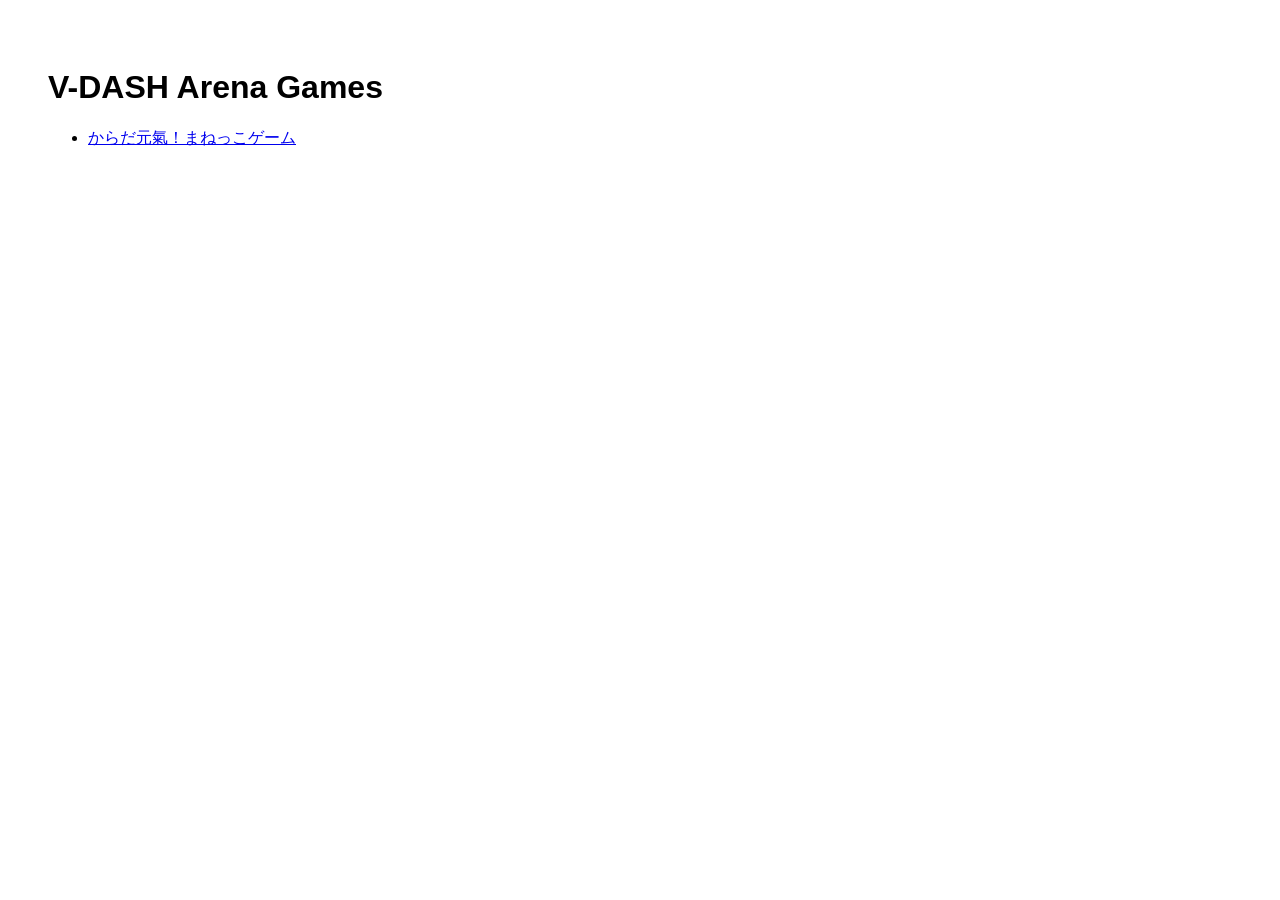
==== index.html @ 37b08a33 "feat: からだ元氣まねっこゲーム（V-DASHアリーナ用・静的ホスティング） Co-Authored-By: Claude Opus 4.8 (1M context) <noreply@anthr" ====
<!doctype html><meta charset="utf-8"><title>V-DASH Arena Games</title>
<body style="font-family:sans-serif;padding:40px"><h1>V-DASH Arena Games</h1>
<ul><li><a href="./karada-genki/">からだ元氣！まねっこゲーム</a></li></ul></body>
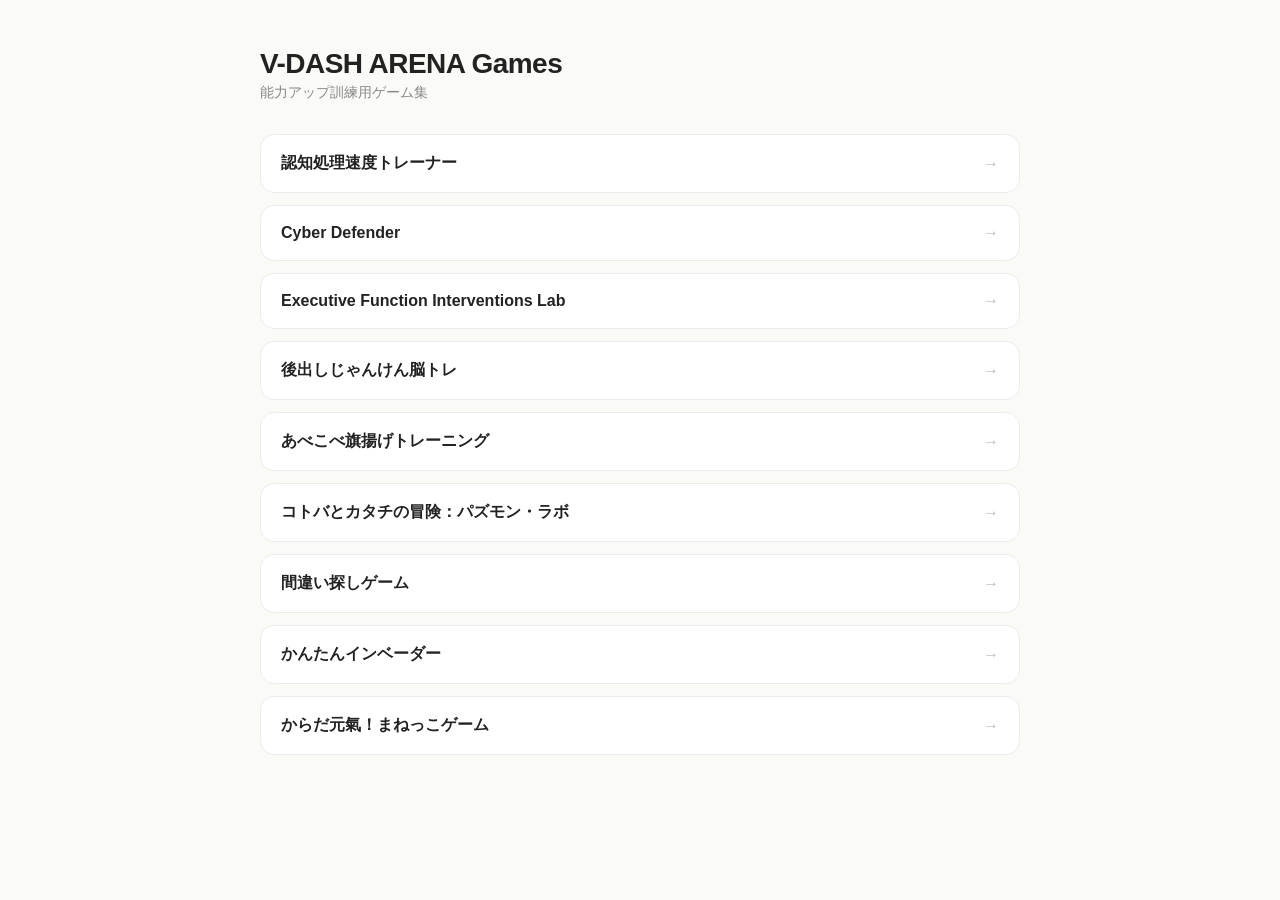
==== commit d61fc505: "feat: アリーナ用ゲーム8本を追加＋トップページ一覧化（全9本・静的）" ====
--- a/index.html
+++ b/index.html
@@ -1,3 +1,127 @@
-<!doctype html><meta charset="utf-8"><title>V-DASH Arena Games</title>
-<body style="font-family:sans-serif;padding:40px"><h1>V-DASH Arena Games</h1>
-<ul><li><a href="./karada-genki/">からだ元氣！まねっこゲーム</a></li></ul></body>
+<!doctype html>
+<html lang="ja">
+  <head>
+    <meta charset="utf-8" />
+    <meta name="viewport" content="width=device-width, initial-scale=1.0" />
+    <title>V-DASH ARENA Games</title>
+    <link
+      rel="icon"
+      href="data:image/svg+xml,<svg xmlns='http://www.w3.org/2000/svg' viewBox='0 0 100 100'><text y='.9em' font-size='90'>🌟</text></svg>"
+    />
+    <style>
+      body {
+        font-family: -apple-system, "Hiragino Kaku Gothic ProN", sans-serif;
+        background: #fafaf7;
+        color: #222;
+        margin: 0;
+        padding: 48px 20px;
+      }
+      .wrap {
+        max-width: 760px;
+        margin: 0 auto;
+      }
+      h1 {
+        font-size: 28px;
+        letter-spacing: -0.02em;
+        margin: 0 0 4px;
+      }
+      p.sub {
+        color: #888;
+        margin: 0 0 32px;
+        font-size: 14px;
+      }
+      ul {
+        list-style: none;
+        padding: 0;
+        margin: 0;
+        display: grid;
+        gap: 12px;
+      }
+      a.card {
+        display: flex;
+        justify-content: space-between;
+        align-items: center;
+        padding: 18px 20px;
+        background: #fff;
+        border: 1px solid #ececec;
+        border-radius: 14px;
+        text-decoration: none;
+        color: #222;
+        transition: all 0.25s cubic-bezier(0.16, 1, 0.3, 1);
+      }
+      a.card:hover {
+        border-color: #ddd;
+        transform: translateY(-2px);
+        box-shadow: 0 6px 20px rgba(0, 0, 0, 0.06);
+      }
+      .name {
+        font-weight: 600;
+      }
+      .arrow {
+        color: #bbb;
+      }
+    </style>
+  </head>
+  <body>
+    <div class="wrap">
+      <h1>V-DASH ARENA Games</h1>
+      <p class="sub">能力アップ訓練用ゲーム集</p>
+      <ul>
+        <li>
+          <a class="card" href="./processing-speed/"
+            ><span class="name">認知処理速度トレーナー</span
+            ><span class="arrow">→</span></a
+          >
+        </li>
+        <li>
+          <a class="card" href="./cyber-defender/"
+            ><span class="name">Cyber Defender</span
+            ><span class="arrow">→</span></a
+          >
+        </li>
+        <li>
+          <a class="card" href="./executive-function-lab/"
+            ><span class="name">Executive Function Interventions Lab</span
+            ><span class="arrow">→</span></a
+          >
+        </li>
+        <li>
+          <a class="card" href="./atodashi-janken/"
+            ><span class="name">後出しじゃんけん脳トレ</span
+            ><span class="arrow">→</span></a
+          >
+        </li>
+        <li>
+          <a class="card" href="./abekobe-flag/"
+            ><span class="name">あべこべ旗揚げトレーニング</span
+            ><span class="arrow">→</span></a
+          >
+        </li>
+        <li>
+          <a class="card" href="./puzmon-lab/"
+            ><span class="name">コトバとカタチの冒険：パズモン・ラボ</span
+            ><span class="arrow">→</span></a
+          >
+        </li>
+        <li>
+          <a class="card" href="./spot-difference/"
+            ><span class="name">間違い探しゲーム</span
+            ><span class="arrow">→</span></a
+          >
+        </li>
+        <li>
+          <a class="card" href="./kantan-invader/"
+            ><span class="name">かんたんインベーダー</span
+            ><span class="arrow">→</span></a
+          >
+        </li>
+        <li>
+          <a class="card" href="./karada-genki/"
+            ><span class="name">からだ元氣！まねっこゲーム</span
+            ><span class="arrow">→</span></a
+          >
+        </li>
+      </ul>
+    </div>
+  </body>
+</html>
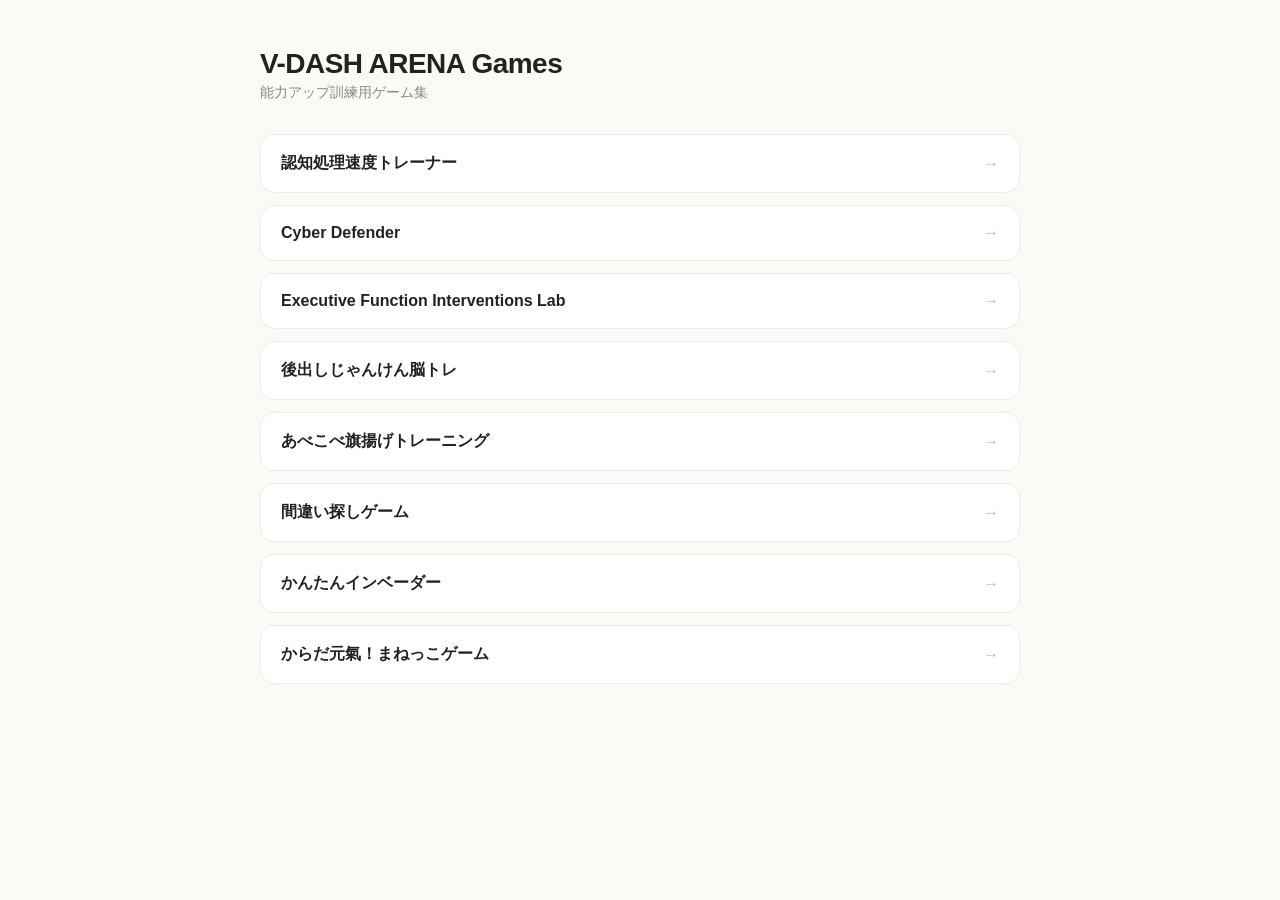
==== commit e3717792: "chore: パズモン・ラボを除外（ゲームデザイナー対象外）" ====
--- a/index.html
+++ b/index.html
@@ -98,12 +98,6 @@
           >
         </li>
         <li>
-          <a class="card" href="./puzmon-lab/"
-            ><span class="name">コトバとカタチの冒険：パズモン・ラボ</span
-            ><span class="arrow">→</span></a
-          >
-        </li>
-        <li>
           <a class="card" href="./spot-difference/"
             ><span class="name">間違い探しゲーム</span
             ><span class="arrow">→</span></a
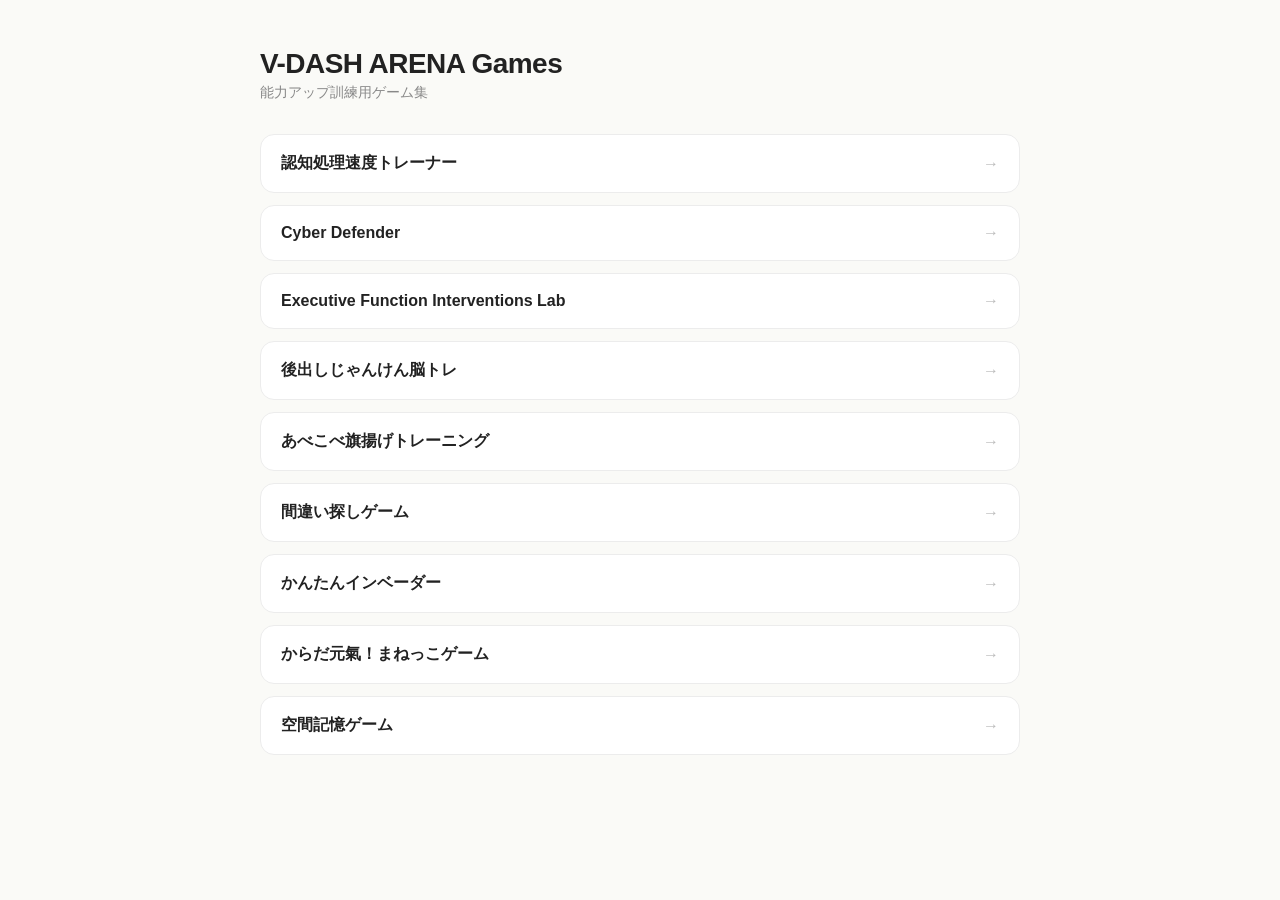
==== commit 45ac57c8: "feat: 空間記憶ゲーム（作業記憶・山野井さん作）を追加＋トップ一覧に掲載" ====
--- a/index.html
+++ b/index.html
@@ -115,6 +115,12 @@
             ><span class="arrow">→</span></a
           >
         </li>
+        <li>
+          <a class="card" href="./spatial-memory/"
+            ><span class="name">空間記憶ゲーム</span
+            ><span class="arrow">→</span></a
+          >
+        </li>
       </ul>
     </div>
   </body>
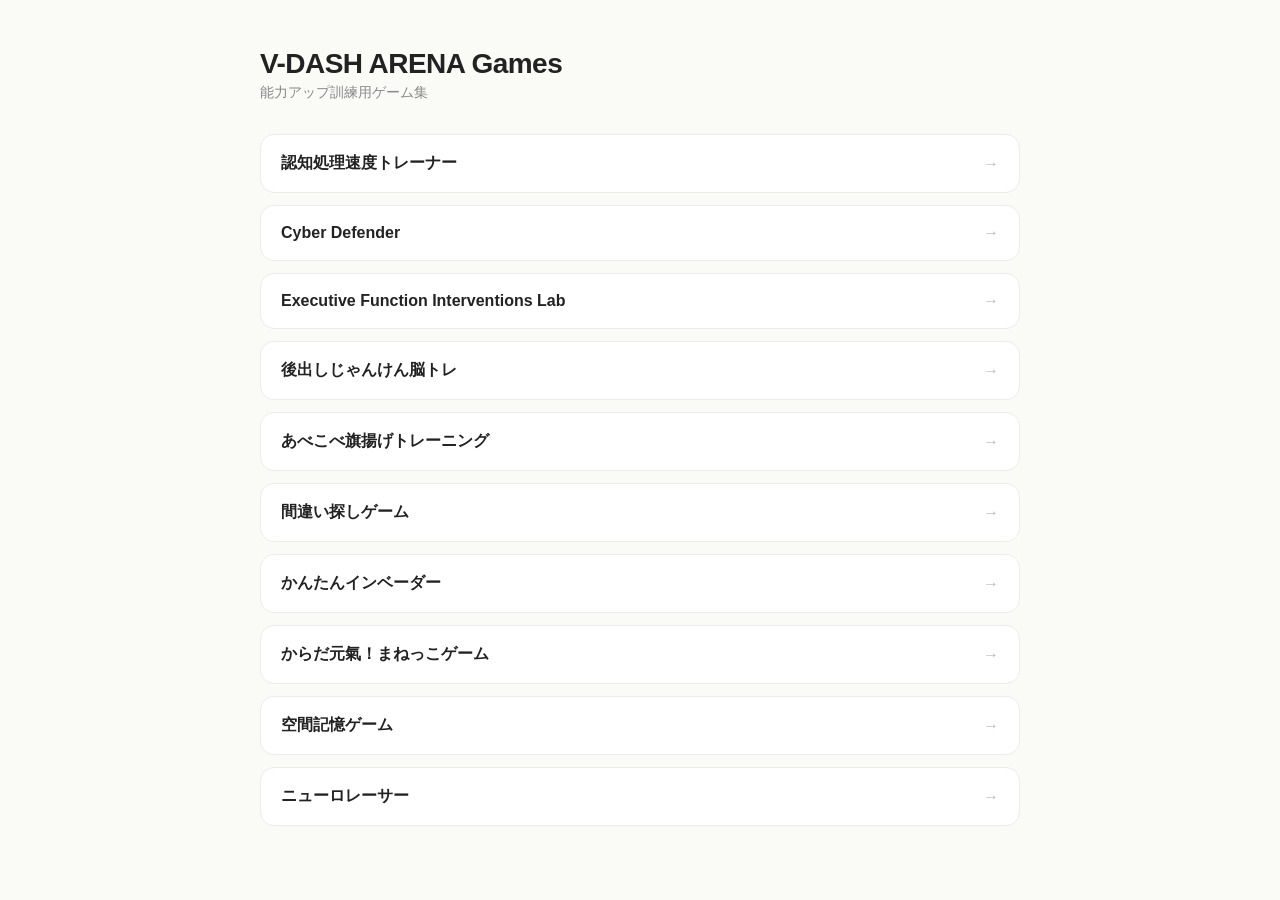
==== commit 7a699189: "feat: ニューロレーサー(マルチタスク・千葉s8-3)を追加＋トップ一覧に掲載 Co-Authored-By: Claude Opus 5.5 <noreply@anthropic.com>" ====
--- a/index.html
+++ b/index.html
@@ -121,6 +121,12 @@
             ><span class="arrow">→</span></a
           >
         </li>
+        <li>
+          <a class="card" href="./neuroracer/"
+            ><span class="name">ニューロレーサー</span
+            ><span class="arrow">→</span></a
+          >
+        </li>
       </ul>
     </div>
   </body>
